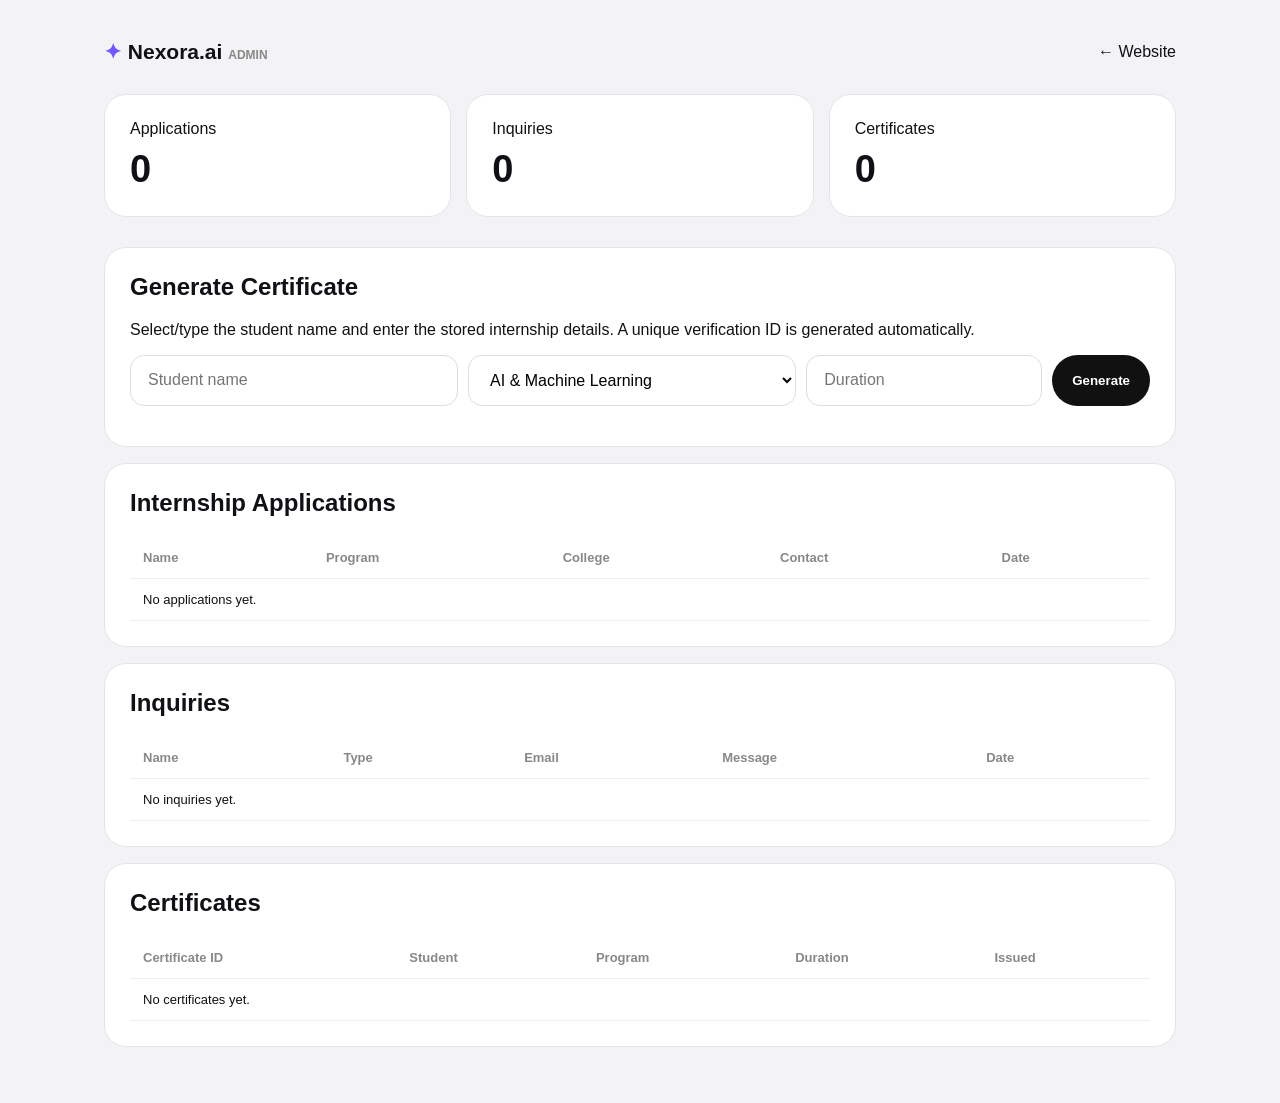
==== admin.html @ 4de87fe8 "Add Nexora admin dashboard and certificate generator" ====
<!doctype html><html><head><meta charset="UTF-8"><meta name="viewport" content="width=device-width,initial-scale=1"><title>Nexora Admin</title><link rel="stylesheet" href="style.css"><style>body{background:#f3f3f5}.admin{max-width:1200px;margin:auto;padding:40px 5%}.top{display:flex;justify-content:space-between;align-items:center}.dash{display:grid;grid-template-columns:repeat(3,1fr);gap:15px;margin:30px 0}.metric,.panel{background:#fff;border:1px solid #e5e5e8;border-radius:22px;padding:25px}.metric strong{display:block;font-size:38px;margin-top:10px}.panel{margin:16px 0;overflow:auto}.panel h2{margin-top:0}table{width:100%;border-collapse:collapse;min-width:700px}th,td{text-align:left;padding:13px;border-bottom:1px solid #eee;font-size:13px}th{color:#888}.certform{display:grid;grid-template-columns:2fr 2fr 1fr auto;gap:10px}.badge{padding:5px 9px;border-radius:99px;background:#eee;font-size:11px}@media(max-width:700px){.dash{grid-template-columns:1fr}.certform{grid-template-columns:1fr}}</style></head><body><div class="admin"><div class="top"><div class="logo">✦ Nexora.ai <span style="font-size:12px;color:#888">ADMIN</span></div><a href="index.html">← Website</a></div><div class="dash"><div class="metric">Applications<strong id="appCount">0</strong></div><div class="metric">Inquiries<strong id="inqCount">0</strong></div><div class="metric">Certificates<strong id="certCount">0</strong></div></div><section class="panel"><h2>Generate Certificate</h2><p>Select/type the student name and enter the stored internship details. A unique verification ID is generated automatically.</p><form class="certform" id="certForm"><input required name="name" list="students" placeholder="Student name"><datalist id="students"></datalist><select required name="program"><option>AI & Machine Learning</option><option>Web Development</option><option>Data Analytics</option><option>UI / UX Design</option><option>Cloud & DevOps</option><option>Python Development</option></select><input required name="duration" placeholder="Duration"><button>Generate</button></form><div id="generated" style="margin-top:15px"></div></section><section class="panel"><h2>Internship Applications</h2><table><thead><tr><th>Name</th><th>Program</th><th>College</th><th>Contact</th><th>Date</th></tr></thead><tbody id="apps"></tbody></table></section><section class="panel"><h2>Inquiries</h2><table><thead><tr><th>Name</th><th>Type</th><th>Email</th><th>Message</th><th>Date</th></tr></thead><tbody id="inqs"></tbody></table></section><section class="panel"><h2>Certificates</h2><table><thead><tr><th>Certificate ID</th><th>Student</th><th>Program</th><th>Duration</th><th>Issued</th></tr></thead><tbody id="certs"></tbody></table></section></div><script>function get(k){return JSON.parse(localStorage.getItem(k)||'[]')}function render(){const a=get('nexoraApplications'),i=get('nexoraInquiries'),c=get('nexoraCertificates');appCount.textContent=a.length;inqCount.textContent=i.length;certCount.textContent=c.length;apps.innerHTML=a.map(x=>`<tr><td>${x.name}</td><td>${x.program}</td><td>${x.college}</td><td>${x.email}<br>${x.phone}</td><td>${x.date}</td></tr>`).join('')||'<tr><td colspan="5">No applications yet.</td></tr>';inqs.innerHTML=i.map(x=>`<tr><td>${x.name}</td><td>${x.type}</td><td>${x.email}</td><td>${x.message}</td><td>${x.date}</td></tr>`).join('')||'<tr><td colspan="5">No inquiries yet.</td></tr>';certs.innerHTML=c.map(x=>`<tr><td><b>${x.id}</b></td><td>${x.name}</td><td>${x.program}</td><td>${x.duration}</td><td>${x.issueDate}</td></tr>`).join('')||'<tr><td colspan="5">No certificates yet.</td></tr>';students.innerHTML=[...new Set(a.map(x=>x.name))].map(n=>`<option value="${n}">`).join('')}certForm.onsubmit=e=>{e.preventDefault();const d=Object.fromEntries(new FormData(e.target));const code=Math.random().toString(36).slice(2,8).toUpperCase();d.id='NXAI-'+new Date().getFullYear()+'-'+code;d.issueDate=new Date().toLocaleDateString();const c=get('nexoraCertificates');c.unshift(d);localStorage.setItem('nexoraCertificates',JSON.stringify(c));generated.innerHTML=`<div class="success"><b>✓ Certificate generated</b><br>${d.name} — ${d.program}<br>Unique ID: <b>${d.id}</b></div>`;e.target.reset();render()};render()</script></body></html>
---- style.css ----
*{box-sizing:border-box}html{scroll-behavior:smooth}body{margin:0;font-family:Inter,Arial,sans-serif;color:#101114;background:#fafafa}a{text-decoration:none;color:inherit}header{height:72px;display:flex;align-items:center;justify-content:space-between;padding:0 6%;position:sticky;top:0;background:#fafafae8;backdrop-filter:blur(18px);z-index:10;border-bottom:1px solid #eee}.logo{font-size:21px;font-weight:800}.logo span,.logo:first-letter{color:#7157ff}nav{display:flex;gap:28px;font-size:13px;font-weight:600}nav a:hover{color:#7157ff}.pill,.primary,button{background:#111;color:#fff;border:0;border-radius:999px;padding:13px 20px;font-weight:700;cursor:pointer}.hero{min-height:680px;padding:90px 7%;display:grid;grid-template-columns:1.05fr .95fr;align-items:center;overflow:hidden}.copy small,.heading small,.intern small,.verify small,dialog small{font-size:11px;letter-spacing:2px;font-weight:800;color:#6e59e8}.hero h1,.heading h2,.intern h2,.verify h2{font-size:clamp(52px,6vw,88px);line-height:.98;letter-spacing:-5px;margin:20px 0}.hero em,h2 em{font-family:Georgia,serif;font-weight:400;color:#777}.copy>p,.heading>p,.intern p,.verify p{font-size:17px;line-height:1.8;color:#6f7078;max-width:650px}.actions{display:flex;gap:12px;margin:32px 0}.secondary{padding:13px 20px;border:1px solid #ddd;border-radius:999px}.proof{display:flex;gap:42px;margin-top:60px}.proof div{display:flex;flex-direction:column;gap:5px}.proof span{font-size:12px;color:#999}.visual{height:520px;position:relative}.orb{width:300px;height:300px;border-radius:50%;position:absolute;left:25%;top:20%;background:radial-gradient(circle at 35% 30%,#fff,#c9c5ff 25%,#775ef0 60%,#29214f);box-shadow:0 50px 90px #7d68dc45}.ring{position:absolute;border:1px solid #c8c2ef;border-radius:50%;transform:rotate(-28deg)}.r1{width:480px;height:180px;top:36%;left:4%}.r2{width:420px;height:260px;top:25%;left:10%;transform:rotate(35deg)}.glass{position:absolute;right:3%;top:29%;width:270px;padding:28px;background:#ffffffa8;border:1px solid #fff;border-radius:26px;backdrop-filter:blur(18px);box-shadow:0 25px 60px #38306624}.glass h3{font-size:27px}.glass div{display:flex;gap:8px}.glass span,.tags span{font-size:10px;padding:8px 11px;border:1px solid #ddd;border-radius:99px}.float{position:absolute;background:#fff;border:1px solid #eee;border-radius:99px;padding:12px 16px;box-shadow:0 12px 30px #2222;font-style:normal;font-size:12px}.f1{top:15%;left:8%}.f2{bottom:15%;right:8%}.f3{bottom:6%;left:18%}.tech{padding:22px 7%;display:flex;gap:38px;align-items:center;border-top:1px solid #eee;border-bottom:1px solid #eee;overflow:auto;white-space:nowrap}.tech span{font-size:9px;letter-spacing:2px;color:#999}.tech b{color:#777}.section{padding:110px 7%}.alt{background:#f1f1f3}.heading{display:grid;grid-template-columns:1fr .75fr;gap:60px;align-items:end;margin-bottom:55px}.heading h2,.intern h2,.verify h2{font-size:55px;letter-spacing:-3px}.cards{display:grid;grid-template-columns:2fr 1fr 1fr;gap:16px}.cards article,.grid article,.programs article{background:#fff;border:1px solid #e9e9ed;border-radius:26px;padding:32px;min-height:260px}.cards .wide{background:linear-gradient(145deg,#17171c,#343047);color:#fff}.cards strong{font-size:60px;display:block;margin:35px 0 10px}.cards small{letter-spacing:1.5px;color:#999}.cards p,.grid p,.programs p{color:#8a8b92;line-height:1.6}.grid{display:grid;grid-template-columns:repeat(4,1fr);gap:14px}.grid article b{font-size:34px;color:#735bff}.intern{border-radius:38px;background:linear-gradient(130deg,#f0efff,#fff);padding:65px;display:grid;grid-template-columns:1fr 1fr;overflow:hidden}.tags{display:flex;gap:8px;margin:25px 0}.laptop{display:flex;align-items:center;justify-content:center}.laptop>div{width:380px;height:240px;background:#17171c;border:12px solid #29292e;border-radius:18px;padding:30px;color:#fff;transform:perspective(700px) rotateY(-10deg);box-shadow:30px 40px 50px #635cb93b}.laptop h3{font-size:34px}.laptop i{display:block;height:5px;background:#6255d8;margin:9px 0;border-radius:10px}.laptop i:nth-child(2){width:70%}.laptop i:nth-child(3){width:45%}.sub{font-size:32px;margin-top:60px}.programs{display:grid;grid-template-columns:repeat(3,1fr);gap:14px}.programs article div{font-size:30px;color:#725aff}.programs button{padding:0;background:none;color:#111}.note{font-size:12px;color:#999;margin-top:20px}.dark{background:#111216;color:#fff}.dark .heading p{color:#999}.career{display:grid;grid-template-columns:1.2fr 1fr auto;align-items:center;padding:28px 0;border-top:1px solid #333}.career:last-child{border-bottom:1px solid #333}.career small{color:#8d7cff}.career p{color:#999}.career button{background:#fff;color:#111}.verify{display:grid;grid-template-columns:1fr 1fr;gap:70px;align-items:center}.search{display:flex;gap:8px;margin-top:25px}.search input{flex:1}.certificate{background:#fff;padding:55px;border:1px solid #ddd;box-shadow:0 35px 80px #2222;text-align:center}.certificate h3{font-family:Georgia,serif;font-size:50px;margin:30px}.certificate>strong{font-family:Georgia,serif;font-size:30px}.certificate footer{border-top:1px solid #ddd;margin-top:40px;padding-top:20px;display:flex;justify-content:space-between;text-align:left;font-size:10px}.certificate footer span:last-child{text-align:right}input,select,textarea{padding:15px 17px;border:1px solid #ddd;border-radius:14px;background:#fff;font:inherit;outline:none}input:focus,select:focus,textarea:focus{border-color:#7964ee}.contact-section form{max-width:750px;display:grid;grid-template-columns:1fr 1fr;gap:12px}.contact-section textarea{grid-column:1/-1;min-height:130px}.contact-section button{width:max-content}.footer{padding:35px 7%;background:#0d0e11;color:#aaa;display:flex;align-items:center;gap:30px}.footer .logo{color:#fff}.footer span{margin-left:auto;font-size:12px}dialog{border:0;border-radius:28px;padding:38px;width:min(520px,92vw);box-shadow:0 30px 100px #0005}dialog::backdrop{background:#10111699;backdrop-filter:blur(8px)}dialog form{display:grid;gap:10px}.close{float:right;background:#eee;color:#111;padding:8px 12px}#result{margin-top:16px;padding:15px;border-radius:14px;display:none}.success{display:block!important;background:#ecfff2;color:#176a35}.error{display:block!important;background:#fff0f0;color:#9b2828}@media(max-width:900px){nav,.pill{display:none}.hero,.heading,.intern,.verify{grid-template-columns:1fr}.hero{padding-top:60px}.hero h1{font-size:58px}.visual{height:430px}.cards,.grid,.programs{grid-template-columns:1fr 1fr}.career{grid-template-columns:1fr;gap:8px}.heading h2{font-size:44px}.proof{gap:18px}.intern{padding:35px}.laptop{margin-top:40px}}@media(max-width:600px){.section{padding:75px 6%}.hero{padding-left:6%;padding-right:6%}.hero h1{font-size:48px;letter-spacing:-3px}.actions,.proof{flex-direction:column}.visual{height:390px}.orb{width:230px;height:230px}.glass{width:220px}.cards,.grid,.programs{grid-template-columns:1fr}.heading h2,.intern h2,.verify h2{font-size:40px}.intern{padding:28px}.laptop>div{width:290px}.contact-section form{grid-template-columns:1fr}.footer{flex-wrap:wrap}.footer span{margin-left:0}.search{flex-direction:column}}
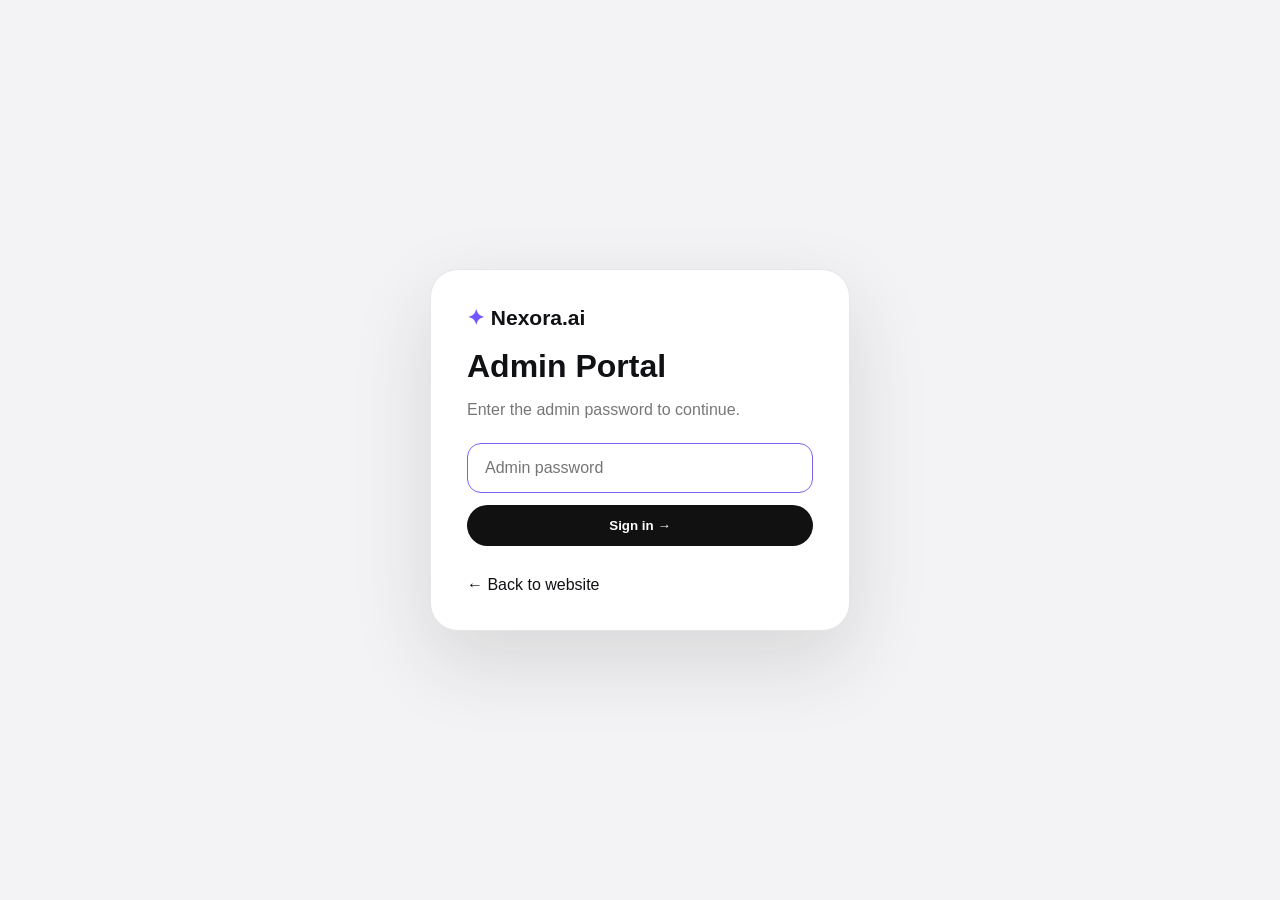
==== commit 3e1e1632: "Add password gate to admin dashboard" ====
--- a/admin.html
+++ b/admin.html
@@ -1 +1 @@
-<!doctype html><html><head><meta charset="UTF-8"><meta name="viewport" content="width=device-width,initial-scale=1"><title>Nexora Admin</title><link rel="stylesheet" href="style.css"><style>body{background:#f3f3f5}.admin{max-width:1200px;margin:auto;padding:40px 5%}.top{display:flex;justify-content:space-between;align-items:center}.dash{display:grid;grid-template-columns:repeat(3,1fr);gap:15px;margin:30px 0}.metric,.panel{background:#fff;border:1px solid #e5e5e8;border-radius:22px;padding:25px}.metric strong{display:block;font-size:38px;margin-top:10px}.panel{margin:16px 0;overflow:auto}.panel h2{margin-top:0}table{width:100%;border-collapse:collapse;min-width:700px}th,td{text-align:left;padding:13px;border-bottom:1px solid #eee;font-size:13px}th{color:#888}.certform{display:grid;grid-template-columns:2fr 2fr 1fr auto;gap:10px}.badge{padding:5px 9px;border-radius:99px;background:#eee;font-size:11px}@media(max-width:700px){.dash{grid-template-columns:1fr}.certform{grid-template-columns:1fr}}</style></head><body><div class="admin"><div class="top"><div class="logo">✦ Nexora.ai <span style="font-size:12px;color:#888">ADMIN</span></div><a href="index.html">← Website</a></div><div class="dash"><div class="metric">Applications<strong id="appCount">0</strong></div><div class="metric">Inquiries<strong id="inqCount">0</strong></div><div class="metric">Certificates<strong id="certCount">0</strong></div></div><section class="panel"><h2>Generate Certificate</h2><p>Select/type the student name and enter the stored internship details. A unique verification ID is generated automatically.</p><form class="certform" id="certForm"><input required name="name" list="students" placeholder="Student name"><datalist id="students"></datalist><select required name="program"><option>AI & Machine Learning</option><option>Web Development</option><option>Data Analytics</option><option>UI / UX Design</option><option>Cloud & DevOps</option><option>Python Development</option></select><input required name="duration" placeholder="Duration"><button>Generate</button></form><div id="generated" style="margin-top:15px"></div></section><section class="panel"><h2>Internship Applications</h2><table><thead><tr><th>Name</th><th>Program</th><th>College</th><th>Contact</th><th>Date</th></tr></thead><tbody id="apps"></tbody></table></section><section class="panel"><h2>Inquiries</h2><table><thead><tr><th>Name</th><th>Type</th><th>Email</th><th>Message</th><th>Date</th></tr></thead><tbody id="inqs"></tbody></table></section><section class="panel"><h2>Certificates</h2><table><thead><tr><th>Certificate ID</th><th>Student</th><th>Program</th><th>Duration</th><th>Issued</th></tr></thead><tbody id="certs"></tbody></table></section></div><script>function get(k){return JSON.parse(localStorage.getItem(k)||'[]')}function render(){const a=get('nexoraApplications'),i=get('nexoraInquiries'),c=get('nexoraCertificates');appCount.textContent=a.length;inqCount.textContent=i.length;certCount.textContent=c.length;apps.innerHTML=a.map(x=>`<tr><td>${x.name}</td><td>${x.program}</td><td>${x.college}</td><td>${x.email}<br>${x.phone}</td><td>${x.date}</td></tr>`).join('')||'<tr><td colspan="5">No applications yet.</td></tr>';inqs.innerHTML=i.map(x=>`<tr><td>${x.name}</td><td>${x.type}</td><td>${x.email}</td><td>${x.message}</td><td>${x.date}</td></tr>`).join('')||'<tr><td colspan="5">No inquiries yet.</td></tr>';certs.innerHTML=c.map(x=>`<tr><td><b>${x.id}</b></td><td>${x.name}</td><td>${x.program}</td><td>${x.duration}</td><td>${x.issueDate}</td></tr>`).join('')||'<tr><td colspan="5">No certificates yet.</td></tr>';students.innerHTML=[...new Set(a.map(x=>x.name))].map(n=>`<option value="${n}">`).join('')}certForm.onsubmit=e=>{e.preventDefault();const d=Object.fromEntries(new FormData(e.target));const code=Math.random().toString(36).slice(2,8).toUpperCase();d.id='NXAI-'+new Date().getFullYear()+'-'+code;d.issueDate=new Date().toLocaleDateString();const c=get('nexoraCertificates');c.unshift(d);localStorage.setItem('nexoraCertificates',JSON.stringify(c));generated.innerHTML=`<div class="success"><b>✓ Certificate generated</b><br>${d.name} — ${d.program}<br>Unique ID: <b>${d.id}</b></div>`;e.target.reset();render()};render()</script></body></html>+<!doctype html><html><head><meta charset="UTF-8"><meta name="viewport" content="width=device-width,initial-scale=1"><title>Nexora Admin</title><link rel="stylesheet" href="style.css"><style>body{background:#f3f3f5}.login{position:fixed;inset:0;z-index:99;background:#f3f3f5;display:flex;align-items:center;justify-content:center;padding:20px}.loginbox{width:min(420px,100%);background:#fff;border:1px solid #e5e5e8;border-radius:28px;padding:36px;box-shadow:0 30px 80px #2222}.loginbox h1{margin:18px 0 8px}.loginbox p{color:#777}.loginbox form{display:grid;gap:12px;margin-top:24px}.loginerr{color:#a32626;font-size:13px;min-height:18px}.admin{max-width:1200px;margin:auto;padding:40px 5%;display:none}.top{display:flex;justify-content:space-between;align-items:center}.dash{display:grid;grid-template-columns:repeat(3,1fr);gap:15px;margin:30px 0}.metric,.panel{background:#fff;border:1px solid #e5e5e8;border-radius:22px;padding:25px}.metric strong{display:block;font-size:38px;margin-top:10px}.panel{margin:16px 0;overflow:auto}.panel h2{margin-top:0}table{width:100%;border-collapse:collapse;min-width:700px}th,td{text-align:left;padding:13px;border-bottom:1px solid #eee;font-size:13px}th{color:#888}.certform{display:grid;grid-template-columns:2fr 2fr 1fr auto;gap:10px}@media(max-width:700px){.dash{grid-template-columns:1fr}.certform{grid-template-columns:1fr}}</style></head><body><div class="login" id="login"><div class="loginbox"><div class="logo">✦ Nexora.ai</div><h1>Admin Portal</h1><p>Enter the admin password to continue.</p><form id="loginForm"><input id="password" type="password" placeholder="Admin password" required autofocus><button>Sign in →</button><div class="loginerr" id="loginerr"></div></form><a href="index.html">← Back to website</a></div></div><div class="admin" id="admin"><div class="top"><div class="logo">✦ Nexora.ai <span style="font-size:12px;color:#888">ADMIN</span></div><div><button onclick="logout()">Log out</button> <a href="index.html">← Website</a></div></div><div class="dash"><div class="metric">Applications<strong id="appCount">0</strong></div><div class="metric">Inquiries<strong id="inqCount">0</strong></div><div class="metric">Certificates<strong id="certCount">0</strong></div></div><section class="panel"><h2>Generate Certificate</h2><p>Select/type the student name and enter the internship details. A unique verification ID is generated automatically.</p><form class="certform" id="certForm"><input required name="name" list="students" placeholder="Student name"><datalist id="students"></datalist><select required name="program"><option>AI & Machine Learning</option><option>Web Development</option><option>Data Analytics</option><option>UI / UX Design</option><option>Cloud & DevOps</option><option>Python Development</option></select><input required name="duration" placeholder="Duration"><button>Generate</button></form><div id="generated" style="margin-top:15px"></div></section><section class="panel"><h2>Internship Applications</h2><table><thead><tr><th>Name</th><th>Program</th><th>College</th><th>Contact</th><th>Date</th></tr></thead><tbody id="apps"></tbody></table></section><section class="panel"><h2>Inquiries</h2><table><thead><tr><th>Name</th><th>Type</th><th>Email</th><th>Message</th><th>Date</th></tr></thead><tbody id="inqs"></tbody></table></section><section class="panel"><h2>Certificates</h2><table><thead><tr><th>Certificate ID</th><th>Student</th><th>Program</th><th>Duration</th><th>Issued</th></tr></thead><tbody id="certs"></tbody></table></section></div><script>const ADMIN_PASSWORD='M@nn1234';function unlock(){login.style.display='none';admin.style.display='block';sessionStorage.setItem('nexoraAdmin','1');render()}loginForm.onsubmit=e=>{e.preventDefault();if(password.value===ADMIN_PASSWORD){unlock()}else{loginerr.textContent='Incorrect password.';password.value='';password.focus()}};function logout(){sessionStorage.removeItem('nexoraAdmin');location.reload()}function get(k){return JSON.parse(localStorage.getItem(k)||'[]')}function render(){const a=get('nexoraApplications'),i=get('nexoraInquiries'),c=get('nexoraCertificates');appCount.textContent=a.length;inqCount.textContent=i.length;certCount.textContent=c.length;apps.innerHTML=a.map(x=>`<tr><td>${x.name}</td><td>${x.program}</td><td>${x.college}</td><td>${x.email}<br>${x.phone}</td><td>${x.date}</td></tr>`).join('')||'<tr><td colspan="5">No applications yet.</td></tr>';inqs.innerHTML=i.map(x=>`<tr><td>${x.name}</td><td>${x.type}</td><td>${x.email}</td><td>${x.message}</td><td>${x.date}</td></tr>`).join('')||'<tr><td colspan="5">No inquiries yet.</td></tr>';certs.innerHTML=c.map(x=>`<tr><td><b>${x.id}</b></td><td>${x.name}</td><td>${x.program}</td><td>${x.duration}</td><td>${x.issueDate}</td></tr>`).join('')||'<tr><td colspan="5">No certificates yet.</td></tr>';students.innerHTML=[...new Set(a.map(x=>x.name))].map(n=>`<option value="${n}">`).join('')}certForm.onsubmit=e=>{e.preventDefault();const d=Object.fromEntries(new FormData(e.target));const code=Math.random().toString(36).slice(2,8).toUpperCase();d.id='NXAI-'+new Date().getFullYear()+'-'+code;d.issueDate=new Date().toLocaleDateString();const c=get('nexoraCertificates');c.unshift(d);localStorage.setItem('nexoraCertificates',JSON.stringify(c));generated.innerHTML=`<div class="success"><b>✓ Certificate generated</b><br>${d.name} — ${d.program}<br>Unique ID: <b>${d.id}</b></div>`;e.target.reset();render()};if(sessionStorage.getItem('nexoraAdmin')==='1')unlock();</script></body></html>
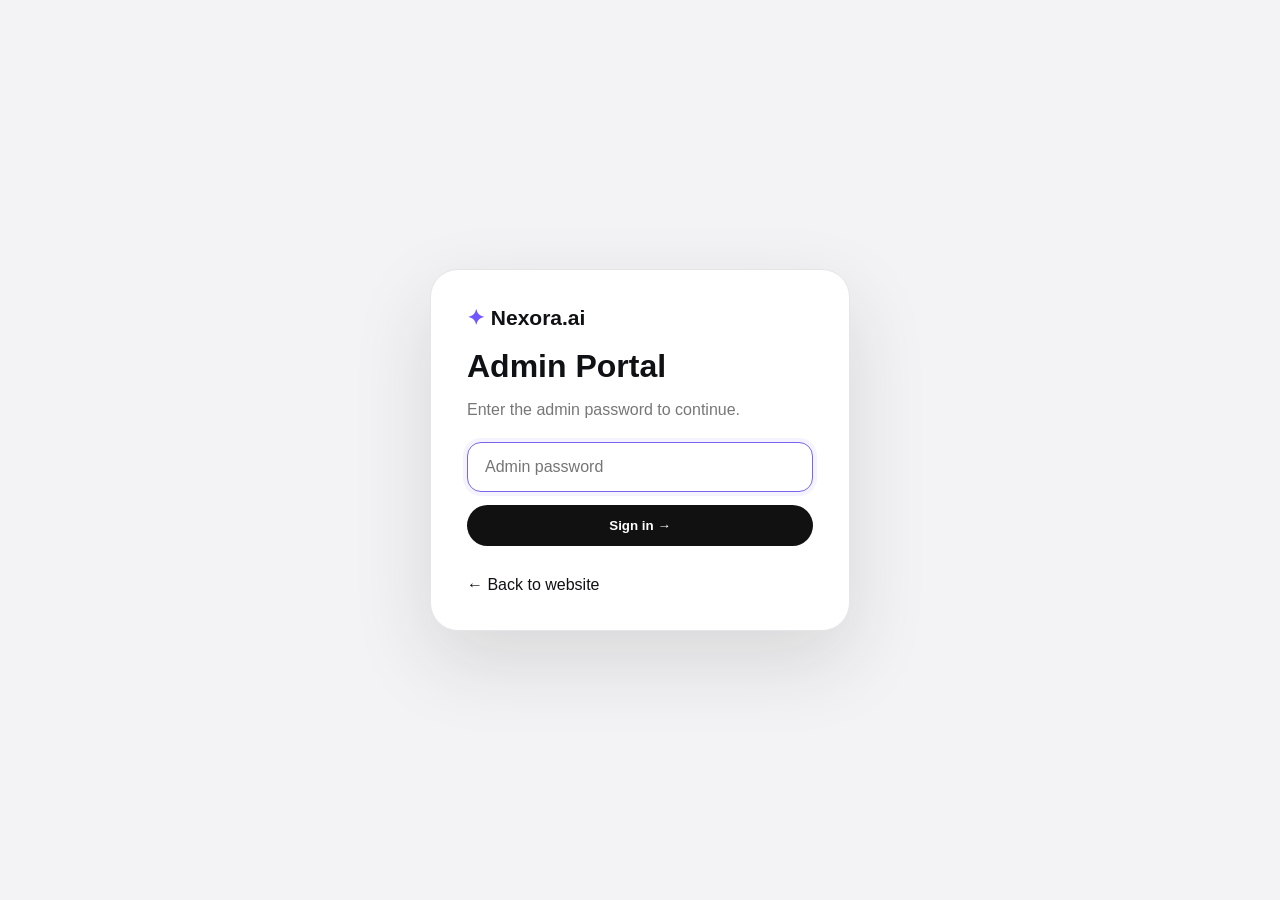
==== commit 1d0f0dc4: "Add certificate preview and PNG download" ====
--- a/admin.html
+++ b/admin.html
@@ -1 +1 @@
-<!doctype html><html><head><meta charset="UTF-8"><meta name="viewport" content="width=device-width,initial-scale=1"><title>Nexora Admin</title><link rel="stylesheet" href="style.css"><style>body{background:#f3f3f5}.login{position:fixed;inset:0;z-index:99;background:#f3f3f5;display:flex;align-items:center;justify-content:center;padding:20px}.loginbox{width:min(420px,100%);background:#fff;border:1px solid #e5e5e8;border-radius:28px;padding:36px;box-shadow:0 30px 80px #2222}.loginbox h1{margin:18px 0 8px}.loginbox p{color:#777}.loginbox form{display:grid;gap:12px;margin-top:24px}.loginerr{color:#a32626;font-size:13px;min-height:18px}.admin{max-width:1200px;margin:auto;padding:40px 5%;display:none}.top{display:flex;justify-content:space-between;align-items:center}.dash{display:grid;grid-template-columns:repeat(3,1fr);gap:15px;margin:30px 0}.metric,.panel{background:#fff;border:1px solid #e5e5e8;border-radius:22px;padding:25px}.metric strong{display:block;font-size:38px;margin-top:10px}.panel{margin:16px 0;overflow:auto}.panel h2{margin-top:0}table{width:100%;border-collapse:collapse;min-width:700px}th,td{text-align:left;padding:13px;border-bottom:1px solid #eee;font-size:13px}th{color:#888}.certform{display:grid;grid-template-columns:2fr 2fr 1fr auto;gap:10px}@media(max-width:700px){.dash{grid-template-columns:1fr}.certform{grid-template-columns:1fr}}</style></head><body><div class="login" id="login"><div class="loginbox"><div class="logo">✦ Nexora.ai</div><h1>Admin Portal</h1><p>Enter the admin password to continue.</p><form id="loginForm"><input id="password" type="password" placeholder="Admin password" required autofocus><button>Sign in →</button><div class="loginerr" id="loginerr"></div></form><a href="index.html">← Back to website</a></div></div><div class="admin" id="admin"><div class="top"><div class="logo">✦ Nexora.ai <span style="font-size:12px;color:#888">ADMIN</span></div><div><button onclick="logout()">Log out</button> <a href="index.html">← Website</a></div></div><div class="dash"><div class="metric">Applications<strong id="appCount">0</strong></div><div class="metric">Inquiries<strong id="inqCount">0</strong></div><div class="metric">Certificates<strong id="certCount">0</strong></div></div><section class="panel"><h2>Generate Certificate</h2><p>Select/type the student name and enter the internship details. A unique verification ID is generated automatically.</p><form class="certform" id="certForm"><input required name="name" list="students" placeholder="Student name"><datalist id="students"></datalist><select required name="program"><option>AI & Machine Learning</option><option>Web Development</option><option>Data Analytics</option><option>UI / UX Design</option><option>Cloud & DevOps</option><option>Python Development</option></select><input required name="duration" placeholder="Duration"><button>Generate</button></form><div id="generated" style="margin-top:15px"></div></section><section class="panel"><h2>Internship Applications</h2><table><thead><tr><th>Name</th><th>Program</th><th>College</th><th>Contact</th><th>Date</th></tr></thead><tbody id="apps"></tbody></table></section><section class="panel"><h2>Inquiries</h2><table><thead><tr><th>Name</th><th>Type</th><th>Email</th><th>Message</th><th>Date</th></tr></thead><tbody id="inqs"></tbody></table></section><section class="panel"><h2>Certificates</h2><table><thead><tr><th>Certificate ID</th><th>Student</th><th>Program</th><th>Duration</th><th>Issued</th></tr></thead><tbody id="certs"></tbody></table></section></div><script>const ADMIN_PASSWORD='M@nn1234';function unlock(){login.style.display='none';admin.style.display='block';sessionStorage.setItem('nexoraAdmin','1');render()}loginForm.onsubmit=e=>{e.preventDefault();if(password.value===ADMIN_PASSWORD){unlock()}else{loginerr.textContent='Incorrect password.';password.value='';password.focus()}};function logout(){sessionStorage.removeItem('nexoraAdmin');location.reload()}function get(k){return JSON.parse(localStorage.getItem(k)||'[]')}function render(){const a=get('nexoraApplications'),i=get('nexoraInquiries'),c=get('nexoraCertificates');appCount.textContent=a.length;inqCount.textContent=i.length;certCount.textContent=c.length;apps.innerHTML=a.map(x=>`<tr><td>${x.name}</td><td>${x.program}</td><td>${x.college}</td><td>${x.email}<br>${x.phone}</td><td>${x.date}</td></tr>`).join('')||'<tr><td colspan="5">No applications yet.</td></tr>';inqs.innerHTML=i.map(x=>`<tr><td>${x.name}</td><td>${x.type}</td><td>${x.email}</td><td>${x.message}</td><td>${x.date}</td></tr>`).join('')||'<tr><td colspan="5">No inquiries yet.</td></tr>';certs.innerHTML=c.map(x=>`<tr><td><b>${x.id}</b></td><td>${x.name}</td><td>${x.program}</td><td>${x.duration}</td><td>${x.issueDate}</td></tr>`).join('')||'<tr><td colspan="5">No certificates yet.</td></tr>';students.innerHTML=[...new Set(a.map(x=>x.name))].map(n=>`<option value="${n}">`).join('')}certForm.onsubmit=e=>{e.preventDefault();const d=Object.fromEntries(new FormData(e.target));const code=Math.random().toString(36).slice(2,8).toUpperCase();d.id='NXAI-'+new Date().getFullYear()+'-'+code;d.issueDate=new Date().toLocaleDateString();const c=get('nexoraCertificates');c.unshift(d);localStorage.setItem('nexoraCertificates',JSON.stringify(c));generated.innerHTML=`<div class="success"><b>✓ Certificate generated</b><br>${d.name} — ${d.program}<br>Unique ID: <b>${d.id}</b></div>`;e.target.reset();render()};if(sessionStorage.getItem('nexoraAdmin')==='1')unlock();</script></body></html>+<!doctype html><html><head><meta charset="UTF-8"><meta name="viewport" content="width=device-width,initial-scale=1"><title>Nexora Admin</title><link rel="stylesheet" href="style.css"><style>body{background:#f3f3f5}.login{position:fixed;inset:0;z-index:99;background:#f3f3f5;display:flex;align-items:center;justify-content:center;padding:20px}.loginbox{width:min(420px,100%);background:#fff;border:1px solid #e5e5e8;border-radius:28px;padding:36px;box-shadow:0 30px 80px #2222}.loginbox h1{margin:18px 0 8px}.loginbox p{color:#777}.loginbox form{display:grid;gap:12px;margin-top:24px}.loginerr{color:#a32626;font-size:13px;min-height:18px}.admin{max-width:1200px;margin:auto;padding:40px 5%;display:none}.top{display:flex;justify-content:space-between;align-items:center}.dash{display:grid;grid-template-columns:repeat(3,1fr);gap:15px;margin:30px 0}.metric,.panel{background:#fff;border:1px solid #e5e5e8;border-radius:22px;padding:25px}.metric strong{display:block;font-size:38px;margin-top:10px}.panel{margin:16px 0;overflow:auto}.panel h2{margin-top:0}table{width:100%;border-collapse:collapse;min-width:700px}th,td{text-align:left;padding:13px;border-bottom:1px solid #eee;font-size:13px}th{color:#888}.certform{display:grid;grid-template-columns:2fr 2fr 1fr auto;gap:10px}.cert-actions{display:flex;gap:10px;flex-wrap:wrap;margin:16px 0}.cert-actions button{background:#111}.certificate-stage{margin-top:20px;overflow:auto;padding:10px;background:#eeeef2;border-radius:18px}.certificate-canvas{width:min(100%,1120px);aspect-ratio:1.414/1;display:block;margin:auto;background:#fff;box-shadow:0 20px 60px #2222}@media(max-width:700px){.dash{grid-template-columns:1fr}.certform{grid-template-columns:1fr}}</style></head><body><div class="login" id="login"><div class="loginbox"><div class="logo">✦ Nexora.ai</div><h1>Admin Portal</h1><p>Enter the admin password to continue.</p><form id="loginForm"><input id="password" type="password" placeholder="Admin password" required autofocus><button>Sign in →</button><div class="loginerr" id="loginerr"></div></form><a href="index.html">← Back to website</a></div></div><div class="admin" id="admin"><div class="top"><div class="logo">✦ Nexora.ai <span style="font-size:12px;color:#888">ADMIN</span></div><div><button onclick="logout()">Log out</button> <a href="index.html">← Website</a></div></div><div class="dash"><div class="metric">Applications<strong id="appCount">0</strong></div><div class="metric">Inquiries<strong id="inqCount">0</strong></div><div class="metric">Certificates<strong id="certCount">0</strong></div></div><section class="panel"><h2>Generate Certificate</h2><p>Select/type the student name and enter the internship details. A unique verification ID is generated automatically.</p><form class="certform" id="certForm"><input required name="name" list="students" placeholder="Student name"><datalist id="students"></datalist><select required name="program"><option>AI & Machine Learning</option><option>Web Development</option><option>Data Analytics</option><option>UI / UX Design</option><option>Cloud & DevOps</option><option>Python Development</option></select><input required name="duration" placeholder="Duration"><button>Generate</button></form><div id="generated" style="margin-top:15px"></div><div id="certPreview" style="display:none"><div class="cert-actions"><button onclick="downloadCertificate()">Download Certificate PNG ↓</button><button onclick="printCertificate()">Print / Save PDF</button></div><div class="certificate-stage"><canvas id="certificateCanvas" class="certificate-canvas" width="1684" height="1190"></canvas></div></div></section><section class="panel"><h2>Internship Applications</h2><table><thead><tr><th>Name</th><th>Program</th><th>College</th><th>Contact</th><th>Date</th></tr></thead><tbody id="apps"></tbody></table></section><section class="panel"><h2>Inquiries</h2><table><thead><tr><th>Name</th><th>Type</th><th>Email</th><th>Message</th><th>Date</th></tr></thead><tbody id="inqs"></tbody></table></section><section class="panel"><h2>Certificates</h2><table><thead><tr><th>Certificate ID</th><th>Student</th><th>Program</th><th>Duration</th><th>Issued</th><th>Action</th></tr></thead><tbody id="certs"></tbody></table></section></div><script>const ADMIN_PASSWORD='M@nn1234';let currentCertificate=null;function unlock(){login.style.display='none';admin.style.display='block';sessionStorage.setItem('nexoraAdmin','1');render()}loginForm.onsubmit=e=>{e.preventDefault();if(password.value===ADMIN_PASSWORD){unlock()}else{loginerr.textContent='Incorrect password.';password.value='';password.focus()}};function logout(){sessionStorage.removeItem('nexoraAdmin');location.reload()}function get(k){return JSON.parse(localStorage.getItem(k)||'[]')}function esc(v){return String(v??'').replace(/[&<>"']/g,m=>({'&':'&amp;','<':'&lt;','>':'&gt;','"':'&quot;',"'":'&#39;'}[m]))}function render(){const a=get('nexoraApplications'),i=get('nexoraInquiries'),c=get('nexoraCertificates');appCount.textContent=a.length;inqCount.textContent=i.length;certCount.textContent=c.length;apps.innerHTML=a.map(x=>`<tr><td>${esc(x.name)}</td><td>${esc(x.program)}</td><td>${esc(x.college)}</td><td>${esc(x.email)}<br>${esc(x.phone)}</td><td>${esc(x.date)}</td></tr>`).join('')||'<tr><td colspan="5">No applications yet.</td></tr>';inqs.innerHTML=i.map(x=>`<tr><td>${esc(x.name)}</td><td>${esc(x.type)}</td><td>${esc(x.email)}</td><td>${esc(x.message)}</td><td>${esc(x.date)}</td></tr>`).join('')||'<tr><td colspan="5">No inquiries yet.</td></tr>';certs.innerHTML=c.map((x,n)=>`<tr><td><b>${esc(x.id)}</b></td><td>${esc(x.name)}</td><td>${esc(x.program)}</td><td>${esc(x.duration)}</td><td>${esc(x.issueDate)}</td><td><button onclick="previewSaved(${n})">Preview / Download</button></td></tr>`).join('')||'<tr><td colspan="6">No certificates yet.</td></tr>';students.innerHTML=[...new Set(a.map(x=>x.name))].map(n=>`<option value="${esc(n)}">`).join('')}certForm.onsubmit=e=>{e.preventDefault();const d=Object.fromEntries(new FormData(e.target));const code=Math.random().toString(36).slice(2,8).toUpperCase();d.id='NXAI-'+new Date().getFullYear()+'-'+code;d.issueDate=new Date().toLocaleDateString('en-IN',{day:'2-digit',month:'long',year:'numeric'});const c=get('nexoraCertificates');c.unshift(d);localStorage.setItem('nexoraCertificates',JSON.stringify(c));generated.innerHTML=`<div class="success"><b>✓ Certificate generated</b><br>${esc(d.name)} — ${esc(d.program)}<br>Unique ID: <b>${esc(d.id)}</b></div>`;currentCertificate=d;drawCertificate(d);certPreview.style.display='block';e.target.reset();render();certPreview.scrollIntoView({behavior:'smooth',block:'center'})};function previewSaved(n){const c=get('nexoraCertificates')[n];if(!c)return;currentCertificate=c;drawCertificate(c);certPreview.style.display='block';certPreview.scrollIntoView({behavior:'smooth',block:'center'})}function drawCertificate(d){const canvas=document.getElementById('certificateCanvas'),ctx=canvas.getContext('2d'),w=canvas.width,h=canvas.height;ctx.clearRect(0,0,w,h);ctx.fillStyle='#fbfaf7';ctx.fillRect(0,0,w,h);ctx.strokeStyle='#17171c';ctx.lineWidth=5;ctx.strokeRect(48,48,w-96,h-96);ctx.strokeStyle='#8b78e8';ctx.lineWidth=2;ctx.strokeRect(68,68,w-136,h-136);const grad=ctx.createRadialGradient(w*.82,h*.18,10,w*.82,h*.18,430);grad.addColorStop(0,'rgba(113,87,255,.16)');grad.addColorStop(1,'rgba(113,87,255,0)');ctx.fillStyle=grad;ctx.fillRect(0,0,w,h);ctx.textAlign='center';ctx.fillStyle='#7157ff';ctx.font='700 30px Arial';ctx.fillText('✦  NEXORA.AI',w/2,150);ctx.fillStyle='#777';ctx.font='600 20px Arial';ctx.letterSpacing='5px';ctx.fillText('NEXORA AI TECHNOLOGIES',w/2,195);ctx.fillStyle='#17171c';ctx.font='italic 82px Georgia';ctx.fillText('Certificate of Internship',w/2,340);ctx.fillStyle='#777';ctx.font='28px Arial';ctx.fillText('This certificate is proudly presented to',w/2,425);ctx.fillStyle='#17171c';ctx.font='italic 68px Georgia';fitText(ctx,d.name,w-300,68);ctx.fillText(d.name,w/2,525);ctx.strokeStyle='#b9afea';ctx.lineWidth=2;ctx.beginPath();ctx.moveTo(360,555);ctx.lineTo(w-360,555);ctx.stroke();ctx.fillStyle='#555';ctx.font='28px Arial';ctx.fillText('for successfully completing the',w/2,635);ctx.fillStyle='#17171c';ctx.font='700 42px Arial';fitText(ctx,d.program+' Internship',w-300,42);ctx.fillText(d.program+' Internship',w/2,700);ctx.fillStyle='#666';ctx.font='25px Arial';ctx.fillText('Duration: '+d.duration,w/2,755);ctx.fillStyle='#777';ctx.font='22px Arial';ctx.fillText('Issued on '+d.issueDate,w/2,805);ctx.textAlign='left';ctx.fillStyle='#777';ctx.font='18px Arial';ctx.fillText('UNIQUE CERTIFICATE ID',150,955);ctx.fillStyle='#17171c';ctx.font='700 24px Arial';ctx.fillText(d.id,150,992);ctx.textAlign='right';ctx.fillStyle='#777';ctx.font='18px Arial';ctx.fillText('VERIFIED DIGITAL CREDENTIAL',w-150,955);ctx.fillStyle='#17171c';ctx.font='700 24px Arial';ctx.fillText('✓ Nexora AI Technologies',w-150,992);ctx.textAlign='center';ctx.fillStyle='#8b78e8';ctx.beginPath();ctx.arc(w/2,965,58,0,Math.PI*2);ctx.fill();ctx.fillStyle='#fff';ctx.font='700 36px Arial';ctx.fillText('NX',w/2,978);ctx.fillStyle='#888';ctx.font='17px Arial';ctx.fillText('Verify this credential using the unique certificate ID on the Nexora website.',w/2,1080)}function fitText(ctx,text,maxWidth,start){let size=start;while(size>24&&ctx.measureText(text).width>maxWidth){size-=2;ctx.font=`italic ${size}px Georgia`}}function downloadCertificate(){if(!currentCertificate)return;drawCertificate(currentCertificate);const a=document.createElement('a');a.download=`Nexora-Certificate-${currentCertificate.name.replace(/[^a-z0-9]+/gi,'-')}-${currentCertificate.id}.png`;a.href=certificateCanvas.toDataURL('image/png',1);a.click()}function printCertificate(){if(!currentCertificate)return;drawCertificate(currentCertificate);const data=certificateCanvas.toDataURL('image/png');const win=open('','_blank');if(!win)return alert('Please allow pop-ups to print the certificate.');win.document.write(`<html><head><title>${esc(currentCertificate.id)}</title><style>@page{size:landscape;margin:0}body{margin:0;display:flex;align-items:center;justify-content:center}img{width:100%;height:auto}</style></head><body><img src="${data}" onload="print()"></body></html>`);win.document.close()}if(sessionStorage.getItem('nexoraAdmin')==='1')unlock();</script></body></html>
--- a/style.css
+++ b/style.css
@@ -1 +1 @@
-*{box-sizing:border-box}html{scroll-behavior:smooth}body{margin:0;font-family:Inter,Arial,sans-serif;color:#101114;background:#fafafa}a{text-decoration:none;color:inherit}header{height:72px;display:flex;align-items:center;justify-content:space-between;padding:0 6%;position:sticky;top:0;background:#fafafae8;backdrop-filter:blur(18px);z-index:10;border-bottom:1px solid #eee}.logo{font-size:21px;font-weight:800}.logo span,.logo:first-letter{color:#7157ff}nav{display:flex;gap:28px;font-size:13px;font-weight:600}nav a:hover{color:#7157ff}.pill,.primary,button{background:#111;color:#fff;border:0;border-radius:999px;padding:13px 20px;font-weight:700;cursor:pointer}.hero{min-height:680px;padding:90px 7%;display:grid;grid-template-columns:1.05fr .95fr;align-items:center;overflow:hidden}.copy small,.heading small,.intern small,.verify small,dialog small{font-size:11px;letter-spacing:2px;font-weight:800;color:#6e59e8}.hero h1,.heading h2,.intern h2,.verify h2{font-size:clamp(52px,6vw,88px);line-height:.98;letter-spacing:-5px;margin:20px 0}.hero em,h2 em{font-family:Georgia,serif;font-weight:400;color:#777}.copy>p,.heading>p,.intern p,.verify p{font-size:17px;line-height:1.8;color:#6f7078;max-width:650px}.actions{display:flex;gap:12px;margin:32px 0}.secondary{padding:13px 20px;border:1px solid #ddd;border-radius:999px}.proof{display:flex;gap:42px;margin-top:60px}.proof div{display:flex;flex-direction:column;gap:5px}.proof span{font-size:12px;color:#999}.visual{height:520px;position:relative}.orb{width:300px;height:300px;border-radius:50%;position:absolute;left:25%;top:20%;background:radial-gradient(circle at 35% 30%,#fff,#c9c5ff 25%,#775ef0 60%,#29214f);box-shadow:0 50px 90px #7d68dc45}.ring{position:absolute;border:1px solid #c8c2ef;border-radius:50%;transform:rotate(-28deg)}.r1{width:480px;height:180px;top:36%;left:4%}.r2{width:420px;height:260px;top:25%;left:10%;transform:rotate(35deg)}.glass{position:absolute;right:3%;top:29%;width:270px;padding:28px;background:#ffffffa8;border:1px solid #fff;border-radius:26px;backdrop-filter:blur(18px);box-shadow:0 25px 60px #38306624}.glass h3{font-size:27px}.glass div{display:flex;gap:8px}.glass span,.tags span{font-size:10px;padding:8px 11px;border:1px solid #ddd;border-radius:99px}.float{position:absolute;background:#fff;border:1px solid #eee;border-radius:99px;padding:12px 16px;box-shadow:0 12px 30px #2222;font-style:normal;font-size:12px}.f1{top:15%;left:8%}.f2{bottom:15%;right:8%}.f3{bottom:6%;left:18%}.tech{padding:22px 7%;display:flex;gap:38px;align-items:center;border-top:1px solid #eee;border-bottom:1px solid #eee;overflow:auto;white-space:nowrap}.tech span{font-size:9px;letter-spacing:2px;color:#999}.tech b{color:#777}.section{padding:110px 7%}.alt{background:#f1f1f3}.heading{display:grid;grid-template-columns:1fr .75fr;gap:60px;align-items:end;margin-bottom:55px}.heading h2,.intern h2,.verify h2{font-size:55px;letter-spacing:-3px}.cards{display:grid;grid-template-columns:2fr 1fr 1fr;gap:16px}.cards article,.grid article,.programs article{background:#fff;border:1px solid #e9e9ed;border-radius:26px;padding:32px;min-height:260px}.cards .wide{background:linear-gradient(145deg,#17171c,#343047);color:#fff}.cards strong{font-size:60px;display:block;margin:35px 0 10px}.cards small{letter-spacing:1.5px;color:#999}.cards p,.grid p,.programs p{color:#8a8b92;line-height:1.6}.grid{display:grid;grid-template-columns:repeat(4,1fr);gap:14px}.grid article b{font-size:34px;color:#735bff}.intern{border-radius:38px;background:linear-gradient(130deg,#f0efff,#fff);padding:65px;display:grid;grid-template-columns:1fr 1fr;overflow:hidden}.tags{display:flex;gap:8px;margin:25px 0}.laptop{display:flex;align-items:center;justify-content:center}.laptop>div{width:380px;height:240px;background:#17171c;border:12px solid #29292e;border-radius:18px;padding:30px;color:#fff;transform:perspective(700px) rotateY(-10deg);box-shadow:30px 40px 50px #635cb93b}.laptop h3{font-size:34px}.laptop i{display:block;height:5px;background:#6255d8;margin:9px 0;border-radius:10px}.laptop i:nth-child(2){width:70%}.laptop i:nth-child(3){width:45%}.sub{font-size:32px;margin-top:60px}.programs{display:grid;grid-template-columns:repeat(3,1fr);gap:14px}.programs article div{font-size:30px;color:#725aff}.programs button{padding:0;background:none;color:#111}.note{font-size:12px;color:#999;margin-top:20px}.dark{background:#111216;color:#fff}.dark .heading p{color:#999}.career{display:grid;grid-template-columns:1.2fr 1fr auto;align-items:center;padding:28px 0;border-top:1px solid #333}.career:last-child{border-bottom:1px solid #333}.career small{color:#8d7cff}.career p{color:#999}.career button{background:#fff;color:#111}.verify{display:grid;grid-template-columns:1fr 1fr;gap:70px;align-items:center}.search{display:flex;gap:8px;margin-top:25px}.search input{flex:1}.certificate{background:#fff;padding:55px;border:1px solid #ddd;box-shadow:0 35px 80px #2222;text-align:center}.certificate h3{font-family:Georgia,serif;font-size:50px;margin:30px}.certificate>strong{font-family:Georgia,serif;font-size:30px}.certificate footer{border-top:1px solid #ddd;margin-top:40px;padding-top:20px;display:flex;justify-content:space-between;text-align:left;font-size:10px}.certificate footer span:last-child{text-align:right}input,select,textarea{padding:15px 17px;border:1px solid #ddd;border-radius:14px;background:#fff;font:inherit;outline:none}input:focus,select:focus,textarea:focus{border-color:#7964ee}.contact-section form{max-width:750px;display:grid;grid-template-columns:1fr 1fr;gap:12px}.contact-section textarea{grid-column:1/-1;min-height:130px}.contact-section button{width:max-content}.footer{padding:35px 7%;background:#0d0e11;color:#aaa;display:flex;align-items:center;gap:30px}.footer .logo{color:#fff}.footer span{margin-left:auto;font-size:12px}dialog{border:0;border-radius:28px;padding:38px;width:min(520px,92vw);box-shadow:0 30px 100px #0005}dialog::backdrop{background:#10111699;backdrop-filter:blur(8px)}dialog form{display:grid;gap:10px}.close{float:right;background:#eee;color:#111;padding:8px 12px}#result{margin-top:16px;padding:15px;border-radius:14px;display:none}.success{display:block!important;background:#ecfff2;color:#176a35}.error{display:block!important;background:#fff0f0;color:#9b2828}@media(max-width:900px){nav,.pill{display:none}.hero,.heading,.intern,.verify{grid-template-columns:1fr}.hero{padding-top:60px}.hero h1{font-size:58px}.visual{height:430px}.cards,.grid,.programs{grid-template-columns:1fr 1fr}.career{grid-template-columns:1fr;gap:8px}.heading h2{font-size:44px}.proof{gap:18px}.intern{padding:35px}.laptop{margin-top:40px}}@media(max-width:600px){.section{padding:75px 6%}.hero{padding-left:6%;padding-right:6%}.hero h1{font-size:48px;letter-spacing:-3px}.actions,.proof{flex-direction:column}.visual{height:390px}.orb{width:230px;height:230px}.glass{width:220px}.cards,.grid,.programs{grid-template-columns:1fr}.heading h2,.intern h2,.verify h2{font-size:40px}.intern{padding:28px}.laptop>div{width:290px}.contact-section form{grid-template-columns:1fr}.footer{flex-wrap:wrap}.footer span{margin-left:0}.search{flex-direction:column}}+*{box-sizing:border-box}html{scroll-behavior:smooth}body{margin:0;font-family:Inter,Arial,sans-serif;color:#101114;background:#fafafa;overflow-x:hidden}a{text-decoration:none;color:inherit}header{height:72px;display:flex;align-items:center;justify-content:space-between;padding:0 6%;position:sticky;top:0;background:#fafafae8;backdrop-filter:blur(18px);z-index:10;border-bottom:1px solid #eee;animation:navDrop .7s ease both}.logo{font-size:21px;font-weight:800}.logo span,.logo:first-letter{color:#7157ff}nav{display:flex;gap:28px;font-size:13px;font-weight:600}nav a{position:relative;transition:.3s}nav a:after{content:'';position:absolute;left:0;bottom:-8px;width:0;height:2px;background:#7157ff;transition:.3s}nav a:hover,nav a.active{color:#7157ff}nav a:hover:after,nav a.active:after{width:100%}.pill,.primary,button{background:#111;color:#fff;border:0;border-radius:999px;padding:13px 20px;font-weight:700;cursor:pointer;transition:transform .3s,box-shadow .3s,background .3s,translate .18s}.pill:hover,.primary:hover,button:hover{transform:translateY(-3px);box-shadow:0 12px 28px #1112}.hero{min-height:680px;padding:90px 7%;display:grid;grid-template-columns:1.05fr .95fr;align-items:center;overflow:hidden}.copy{animation:heroIn .9s .1s ease both}.copy small,.heading small,.intern small,.verify small,dialog small{font-size:11px;letter-spacing:2px;font-weight:800;color:#6e59e8}.hero h1,.heading h2,.intern h2,.verify h2{font-size:clamp(52px,6vw,88px);line-height:.98;letter-spacing:-5px;margin:20px 0}.hero em,h2 em{font-family:Georgia,serif;font-weight:400;color:#777}.copy>p,.heading>p,.intern p,.verify p{font-size:17px;line-height:1.8;color:#6f7078;max-width:650px}.actions{display:flex;gap:12px;margin:32px 0}.secondary{padding:13px 20px;border:1px solid #ddd;border-radius:999px;transition:.3s}.secondary:hover{transform:translateY(-3px);background:#fff;box-shadow:0 12px 30px #2221}.proof{display:flex;gap:42px;margin-top:60px}.proof div{display:flex;flex-direction:column;gap:5px;transition:.3s}.proof div:hover{transform:translateY(-5px)}.proof span{font-size:12px;color:#999}.visual{height:520px;position:relative;animation:heroIn 1s .25s ease both}.orb{width:300px;height:300px;border-radius:50%;position:absolute;left:25%;top:20%;background:radial-gradient(circle at 35% 30%,#fff,#c9c5ff 25%,#775ef0 60%,#29214f);box-shadow:0 50px 90px #7d68dc45;animation:orbFloat 5s ease-in-out infinite,orbGlow 4s ease-in-out infinite;transition:translate .25s ease-out}.ring{position:absolute;border:1px solid #c8c2ef;border-radius:50%;transform:rotate(-28deg)}.r1{width:480px;height:180px;top:36%;left:4%;animation:ringSpin 16s linear infinite}.r2{width:420px;height:260px;top:25%;left:10%;animation:ringSpinBack 20s linear infinite}.glass{position:absolute;right:3%;top:29%;width:270px;padding:28px;background:#ffffffa8;border:1px solid #fff;border-radius:26px;backdrop-filter:blur(18px);box-shadow:0 25px 60px #38306624;animation:cardFloat 6s ease-in-out infinite;transition:.4s,translate .25s ease-out}.glass:hover{box-shadow:0 35px 80px #38306635}.glass h3{font-size:27px}.glass div{display:flex;gap:8px}.glass span,.tags span{font-size:10px;padding:8px 11px;border:1px solid #ddd;border-radius:99px}.float{position:absolute;background:#fff;border:1px solid #eee;border-radius:99px;padding:12px 16px;box-shadow:0 12px 30px #2222;font-style:normal;font-size:12px;transition:translate .25s ease-out}.f1{top:15%;left:8%;animation:floatA 4.5s ease-in-out infinite}.f2{bottom:15%;right:8%;animation:floatB 5s ease-in-out infinite}.f3{bottom:6%;left:18%;animation:floatA 5.5s .5s ease-in-out infinite}.tech{padding:22px 7%;display:flex;gap:38px;align-items:center;border-top:1px solid #eee;border-bottom:1px solid #eee;overflow:auto;white-space:nowrap}.tech span{font-size:9px;letter-spacing:2px;color:#999}.tech b{color:#777;transition:.3s}.tech b:hover{color:#7157ff;transform:scale(1.08)}.section{padding:110px 7%}.alt{background:#f1f1f3}.heading{display:grid;grid-template-columns:1fr .75fr;gap:60px;align-items:end;margin-bottom:55px}.heading h2,.intern h2,.verify h2{font-size:55px;letter-spacing:-3px}.cards{display:grid;grid-template-columns:2fr 1fr 1fr;gap:16px}.cards article,.grid article,.programs article{background:#fff;border:1px solid #e9e9ed;border-radius:26px;padding:32px;min-height:260px;transition:transform .2s ease,box-shadow .45s,border-color .45s;transform-style:preserve-3d}.cards article:hover,.grid article:hover,.programs article:hover{box-shadow:0 25px 60px #30255c18;border-color:#d7d0ff}.cards .wide{background:linear-gradient(145deg,#17171c,#343047);color:#fff;position:relative;overflow:hidden}.cards .wide:after{content:'';position:absolute;width:180px;height:180px;border-radius:50%;background:#7662ff55;filter:blur(20px);right:-50px;bottom:-70px;animation:orbGlow 4s infinite}.cards strong{font-size:60px;display:block;margin:35px 0 10px}.cards small{letter-spacing:1.5px;color:#999}.cards p,.grid p,.programs p{color:#8a8b92;line-height:1.6}.grid{display:grid;grid-template-columns:repeat(4,1fr);gap:14px}.grid article b{font-size:34px;color:#735bff;display:inline-block;transition:.5s}.grid article:hover b{transform:rotate(12deg) scale(1.15)}.intern{border-radius:38px;background:linear-gradient(130deg,#f0efff,#fff);padding:65px;display:grid;grid-template-columns:1fr 1fr;overflow:hidden;position:relative}.intern:before{content:'';position:absolute;width:300px;height:300px;border-radius:50%;background:#7c68ff18;right:-100px;top:-120px;animation:orbFloat 7s infinite}.tags{display:flex;gap:8px;margin:25px 0}.tags span{transition:.3s}.tags span:hover{background:#fff;transform:translateY(-3px)}.laptop{display:flex;align-items:center;justify-content:center;perspective:900px}.laptop>div{width:380px;height:240px;background:#17171c;border:12px solid #29292e;border-radius:18px;padding:30px;color:#fff;transform:perspective(700px) rotateY(-10deg);box-shadow:30px 40px 50px #635cb93b;animation:laptopFloat 5s ease-in-out infinite}.laptop h3{font-size:34px}.laptop i{display:block;height:5px;background:#6255d8;margin:9px 0;border-radius:10px;animation:codePulse 2s ease-in-out infinite}.laptop i:nth-child(2){width:70%;animation-delay:.2s}.laptop i:nth-child(3){width:45%;animation-delay:.4s}.sub{font-size:32px;margin-top:60px}.programs{display:grid;grid-template-columns:repeat(3,1fr);gap:14px}.programs article div{font-size:30px;color:#725aff}.programs button{padding:0;background:none;color:#111;box-shadow:none}.programs button:hover{transform:translateX(6px);box-shadow:none}.note{font-size:12px;color:#999;margin-top:20px}.dark{background:#111216;color:#fff}.dark .heading p{color:#999}.career{display:grid;grid-template-columns:1.2fr 1fr auto;align-items:center;padding:28px 0;border-top:1px solid #333;transition:.35s}.career:hover{padding-left:18px;background:linear-gradient(90deg,#ffffff08,transparent)}.career:last-child{border-bottom:1px solid #333}.career small{color:#8d7cff}.career p{color:#999}.career button{background:#fff;color:#111}.verify{display:grid;grid-template-columns:1fr 1fr;gap:70px;align-items:center}.search{display:flex;gap:8px;margin-top:25px}.search input{flex:1}.certificate{background:#fff;padding:55px;border:1px solid #ddd;box-shadow:0 35px 80px #2222;text-align:center;transition:.5s;animation:certFloat 6s ease-in-out infinite}.certificate:hover{transform:perspective(900px) rotateY(-3deg) rotateX(2deg);box-shadow:0 45px 100px #44377a26}.certificate h3{font-family:Georgia,serif;font-size:50px;margin:30px}.certificate>strong{font-family:Georgia,serif;font-size:30px}.certificate footer{border-top:1px solid #ddd;margin-top:40px;padding-top:20px;display:flex;justify-content:space-between;text-align:left;font-size:10px}.certificate footer span:last-child{text-align:right}input,select,textarea{padding:15px 17px;border:1px solid #ddd;border-radius:14px;background:#fff;font:inherit;outline:none;transition:.3s}input:focus,select:focus,textarea:focus{border-color:#7964ee;box-shadow:0 0 0 4px #7964ee12;transform:translateY(-1px)}#inquiry{max-width:750px;display:grid;grid-template-columns:1fr 1fr;gap:12px}#inquiry textarea{grid-column:1/-1;min-height:130px}#inquiry button{width:max-content}.footer{padding:35px 7%;background:#0d0e11;color:#aaa;display:flex;align-items:center;gap:30px}.footer .logo{color:#fff}.footer span{margin-left:auto;font-size:12px}dialog{border:0;border-radius:28px;padding:38px;width:min(520px,92vw);box-shadow:0 30px 100px #0005;animation:modalIn .35s ease}dialog::backdrop{background:#10111699;backdrop-filter:blur(8px)}dialog form{display:grid;gap:10px}.close{float:right;background:#eee;color:#111;padding:8px 12px}#result{margin-top:16px;padding:15px;border-radius:14px;display:none}.success{display:block!important;background:#ecfff2;color:#176a35;animation:resultIn .4s ease}.error{display:block!important;background:#fff0f0;color:#9b2828;animation:resultIn .4s ease}.reveal{opacity:0;transform:translateY(45px);transition:opacity .8s ease,transform .8s cubic-bezier(.2,.8,.2,1)}.reveal.visible{opacity:1;transform:none}.stagger>*{opacity:0;transform:translateY(30px);transition:opacity .65s ease,transform .65s ease}.stagger.visible>*{opacity:1;transform:none}.stagger.visible>*:nth-child(2){transition-delay:.08s}.stagger.visible>*:nth-child(3){transition-delay:.16s}.stagger.visible>*:nth-child(4){transition-delay:.24s}.stagger.visible>*:nth-child(5){transition-delay:.32s}.stagger.visible>*:nth-child(6){transition-delay:.4s}.scroll-progress{position:fixed;left:0;top:0;width:100%;height:3px;background:linear-gradient(90deg,#7157ff,#bbaeff);z-index:99;transform:scaleX(0);transform-origin:left;pointer-events:none}.cursor-glow{position:fixed;left:-180px;top:-180px;width:360px;height:360px;border-radius:50%;background:radial-gradient(circle,#7964ee12 0,transparent 68%);pointer-events:none;z-index:0;will-change:transform}.nexora-toast{position:fixed;right:24px;bottom:24px;z-index:100;padding:15px 20px;border-radius:16px;background:#15151a;color:#fff;box-shadow:0 20px 60px #0003;opacity:0;transform:translateY(20px) scale(.96);transition:.3s;pointer-events:none}.nexora-toast.show{opacity:1;transform:none}.nexora-toast[data-type=success]{background:#173b27}.hero,.section,.tech,.footer{position:relative;z-index:1}@keyframes navDrop{from{opacity:0;transform:translateY(-20px)}to{opacity:1;transform:none}}@keyframes heroIn{from{opacity:0;transform:translateY(35px)}to{opacity:1;transform:none}}@keyframes orbFloat{0%,100%{transform:translateY(0) rotate(0)}50%{transform:translateY(-22px) rotate(6deg)}}@keyframes orbGlow{0%,100%{filter:saturate(1);box-shadow:0 50px 90px #7d68dc45}50%{filter:saturate(1.3);box-shadow:0 55px 110px #7056f070}}@keyframes ringSpin{to{transform:rotate(332deg)}}@keyframes ringSpinBack{to{transform:rotate(-325deg)}}@keyframes cardFloat{0%,100%{transform:translateY(0)}50%{transform:translateY(-12px)}}@keyframes floatA{0%,100%{transform:translate(0,0)}50%{transform:translate(8px,-14px)}}@keyframes floatB{0%,100%{transform:translate(0,0)}50%{transform:translate(-10px,12px)}}@keyframes laptopFloat{0%,100%{transform:rotateY(-10deg) translateY(0)}50%{transform:rotateY(-6deg) translateY(-12px)}}@keyframes codePulse{0%,100%{opacity:.45;transform:scaleX(.9);transform-origin:left}50%{opacity:1;transform:scaleX(1)}}@keyframes certFloat{0%,100%{transform:translateY(0) rotate(.3deg)}50%{transform:translateY(-10px) rotate(-.3deg)}}@keyframes modalIn{from{opacity:0;transform:scale(.94) translateY(15px)}to{opacity:1;transform:none}}@keyframes resultIn{from{opacity:0;transform:translateY(8px)}to{opacity:1;transform:none}}@media(prefers-reduced-motion:reduce){*,*:before,*:after{animation-duration:.01ms!important;animation-iteration-count:1!important;transition-duration:.01ms!important;scroll-behavior:auto!important}.cursor-glow{display:none}}@media(max-width:900px){nav,.pill{display:none}.hero,.heading,.intern,.verify{grid-template-columns:1fr}.hero{padding-top:60px}.hero h1{font-size:58px}.visual{height:430px}.cards,.grid,.programs{grid-template-columns:1fr 1fr}.career{grid-template-columns:1fr;gap:8px}.heading h2{font-size:44px}.proof{gap:18px}.intern{padding:35px}.laptop{margin-top:40px}}@media(max-width:600px){.section{padding:75px 6%}.hero{padding-left:6%;padding-right:6%}.hero h1{font-size:48px;letter-spacing:-3px}.actions,.proof{flex-direction:column}.visual{height:390px}.orb{width:230px;height:230px}.glass{width:220px}.cards,.grid,.programs{grid-template-columns:1fr}.heading h2,.intern h2,.verify h2{font-size:40px}.intern{padding:28px}.laptop>div{width:290px}#inquiry{grid-template-columns:1fr}#inquiry textarea{grid-column:auto}.footer{flex-wrap:wrap}.footer span{margin-left:0}.search{flex-direction:column}.nexora-toast{left:16px;right:16px;bottom:16px}}
